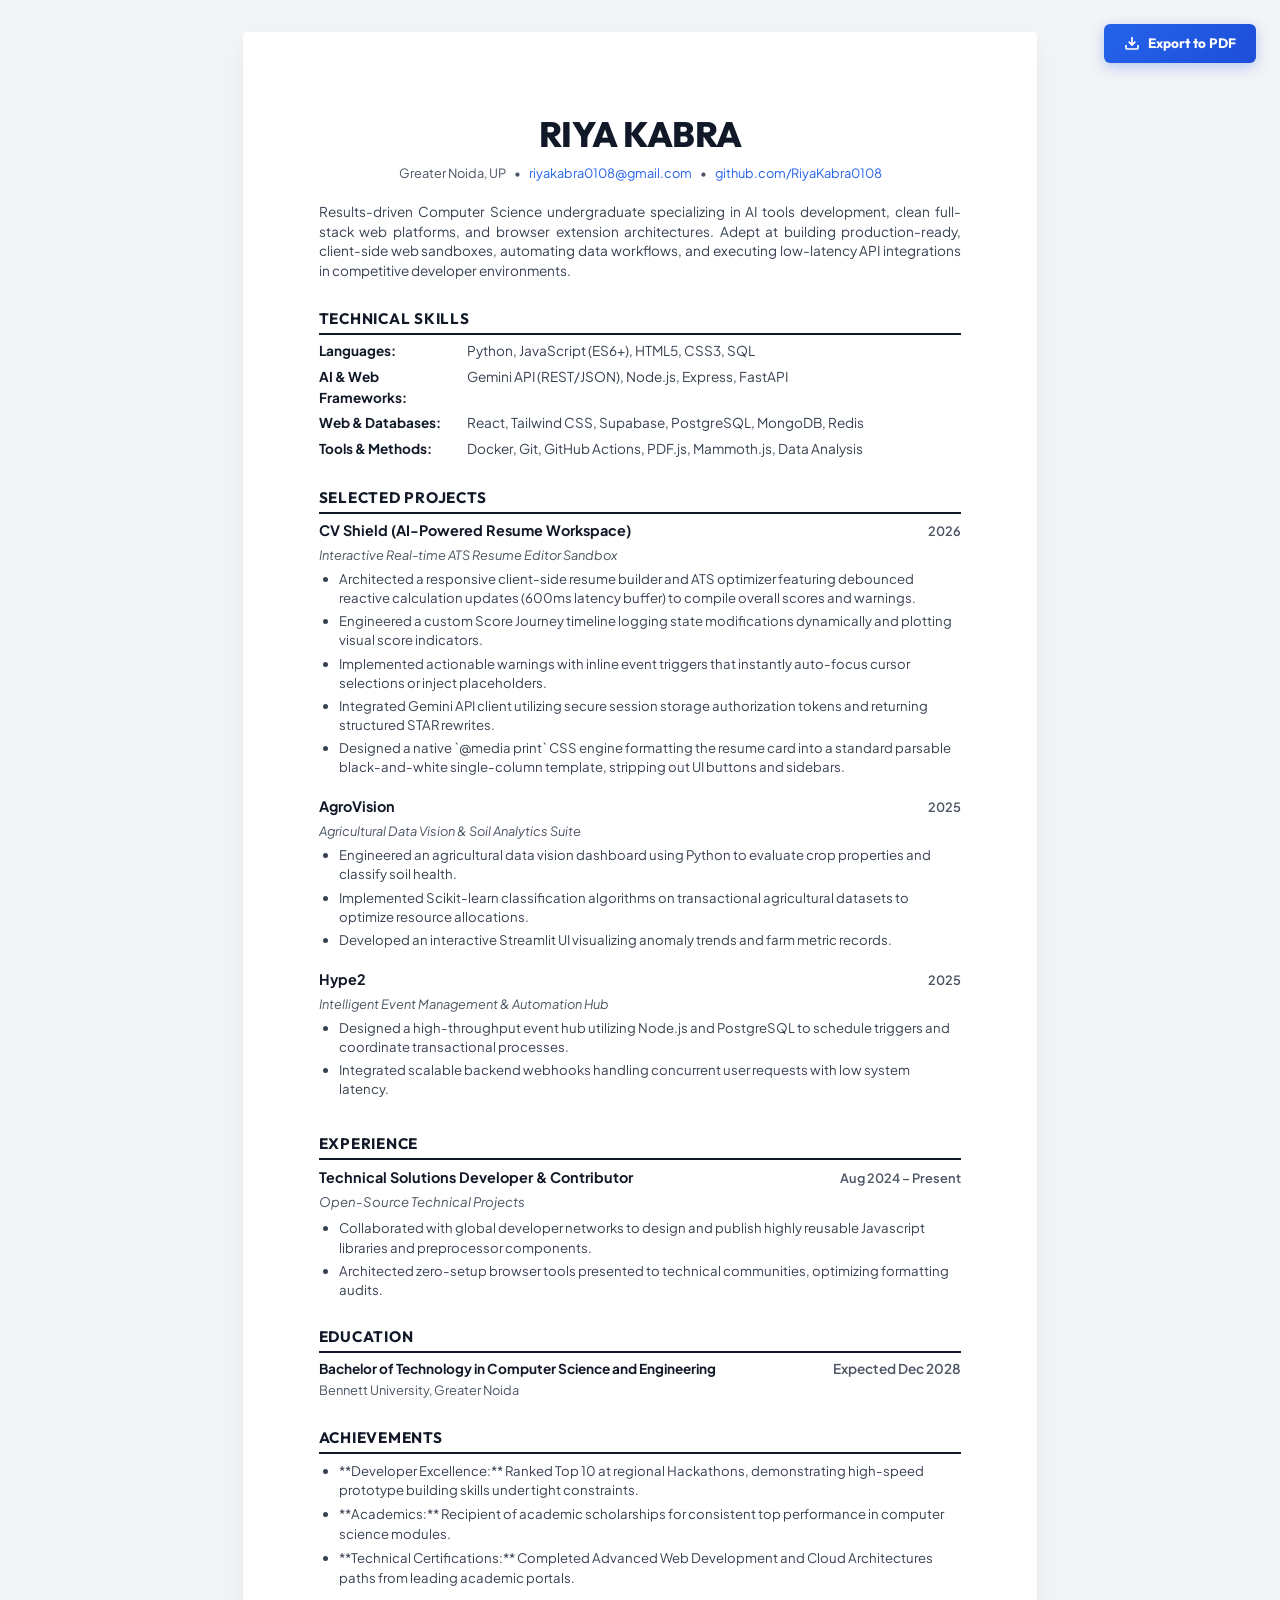
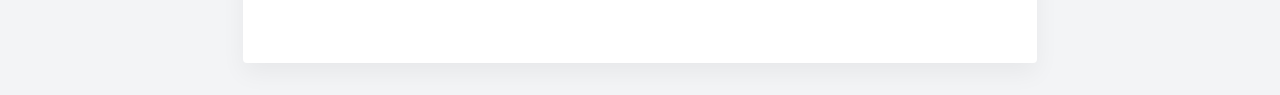
==== resume.html @ ac4575ac "Add: Riya Kabra professional HTML resume matching reference template" ====
<!DOCTYPE html>
<html lang="en">
<head>
  <meta charset="UTF-8">
  <meta name="viewport" content="width=device-width, initial-scale=1.0">
  <title>Riya Kabra - Professional Resume</title>
  <style>
    /* Premium Resume Typography & Fundamentals */
    @import url('https://fonts.googleapis.com/css2?family=Plus+Jakarta+Sans:wght@300;400;500;600;700;800&family=Outfit:wght@300;400;500;600;700;800&display=swap');

    * {
      margin: 0;
      padding: 0;
      box-sizing: border-box;
    }

    body {
      background-color: #f3f4f6;
      color: #111827;
      font-family: 'Plus Jakarta Sans', Arial, sans-serif;
      line-height: 1.5;
      padding: 2rem 1rem;
      display: flex;
      justify-content: center;
      align-items: center;
      min-height: 100vh;
    }

    /* Standard A4 Paper Container */
    .resume-container {
      background-color: #ffffff;
      width: 210mm;
      min-height: 297mm;
      padding: 20mm 20mm;
      box-shadow: 0 10px 25px rgba(0, 0, 0, 0.05);
      border-radius: 4px;
      position: relative;
      display: flex;
      flex-direction: column;
      gap: 1.2rem;
    }

    /* Print toolbar */
    .print-toolbar {
      position: fixed;
      top: 1.5rem;
      right: 1.5rem;
      z-index: 1000;
    }

    .btn-print {
      font-family: 'Outfit', sans-serif;
      font-weight: 700;
      background: linear-gradient(135deg, #2563eb, #1d4ed8);
      color: #ffffff;
      border: none;
      padding: 0.65rem 1.25rem;
      border-radius: 6px;
      cursor: pointer;
      box-shadow: 0 4px 14px rgba(37, 99, 235, 0.3);
      display: inline-flex;
      align-items: center;
      gap: 0.5rem;
      font-size: 0.85rem;
      transition: all 0.2s ease;
    }

    .btn-print:hover {
      transform: translateY(-1px);
      box-shadow: 0 6px 20px rgba(37, 99, 235, 0.4);
    }

    /* Resume Structure Styling */
    .header {
      text-align: center;
    }

    .name {
      font-family: 'Outfit', sans-serif;
      font-size: 2.2rem;
      font-weight: 800;
      letter-spacing: -0.5px;
      text-transform: uppercase;
      color: #111827;
      margin-bottom: 0.2rem;
    }

    .contact-info {
      font-size: 0.8rem;
      color: #4b5563;
      display: flex;
      justify-content: center;
      gap: 0.5rem;
      flex-wrap: wrap;
    }

    .contact-info a {
      color: #2563eb;
      text-decoration: none;
    }

    .contact-info a:hover {
      text-decoration: underline;
    }

    .summary {
      font-size: 0.85rem;
      color: #374151;
      text-align: justify;
      line-height: 1.45;
    }

    .section-header {
      font-family: 'Outfit', sans-serif;
      font-size: 0.95rem;
      font-weight: 700;
      text-transform: uppercase;
      letter-spacing: 0.75px;
      color: #111827;
      border-bottom: 2px solid #111827;
      padding-bottom: 2px;
      margin-top: 0.5rem;
    }

    .skills-grid {
      display: flex;
      flex-direction: column;
      gap: 0.35rem;
      font-size: 0.85rem;
    }

    .skills-row {
      display: flex;
      gap: 0.5rem;
    }

    .skills-label {
      font-weight: 700;
      color: #111827;
      width: 140px;
      flex-shrink: 0;
    }

    .skills-value {
      color: #374151;
    }

    .project-item {
      display: flex;
      flex-direction: column;
      gap: 0.25rem;
      margin-bottom: 0.5rem;
    }

    .project-header {
      display: flex;
      justify-content: space-between;
      align-items: baseline;
    }

    .project-title {
      font-size: 0.9rem;
      font-weight: 700;
      color: #111827;
    }

    .project-date {
      font-size: 0.8rem;
      font-weight: 600;
      color: #4b5563;
    }

    .project-subtitle {
      font-size: 0.8rem;
      font-style: italic;
      color: #4b5563;
    }

    .project-bullets {
      list-style-type: disc;
      margin-left: 1.25rem;
      font-size: 0.825rem;
      color: #374151;
      line-height: 1.45;
      display: flex;
      flex-direction: column;
      gap: 0.25rem;
    }

    .experience-item {
      display: flex;
      flex-direction: column;
      gap: 0.25rem;
    }

    .experience-header {
      display: flex;
      justify-content: space-between;
      align-items: baseline;
    }

    .experience-role {
      font-size: 0.9rem;
      font-weight: 700;
      color: #111827;
    }

    .experience-company {
      font-size: 0.825rem;
      font-style: italic;
      color: #4b5563;
      margin-bottom: 0.15rem;
    }

    .education-item {
      display: flex;
      justify-content: space-between;
      align-items: baseline;
      font-size: 0.85rem;
    }

    .education-title {
      font-weight: 700;
      color: #111827;
    }

    .education-date {
      font-weight: 600;
      color: #4b5563;
    }

    .achievements-list {
      list-style-type: disc;
      margin-left: 1.25rem;
      font-size: 0.825rem;
      color: #374151;
      display: flex;
      flex-direction: column;
      gap: 0.25rem;
    }

    /* ==========================================
       PRODUCTION-GRADE ATS PRINT EXPORT
       ========================================== */
    @media print {
      body {
        background-color: #ffffff !important;
        padding: 0 !important;
        margin: 0 !important;
      }

      .resume-container {
        width: 100% !important;
        min-height: 0 !important;
        box-shadow: none !important;
        padding: 0 !important;
        margin: 0 !important;
      }

      .print-toolbar {
        display: none !important;
      }

      @page {
        size: A4 portrait;
        margin: 15mm 15mm 15mm 15mm;
      }
    }
  </style>
</head>
<body>

  <!-- Printable PDF Action Toolbar -->
  <div class="print-toolbar">
    <button class="btn-print" onclick="window.print()">
      <svg viewBox="0 0 24 24" width="16" height="16" stroke="currentColor" stroke-width="2.5" fill="none">
        <path d="M21 15v4a2 2 0 0 1-2 2H5a2 2 0 0 1-2-2v-4M7 10l5 5 5-5M12 3v12"/>
      </svg>
      Export to PDF
    </button>
  </div>

  <!-- A4 Printable Card -->
  <div class="resume-container">
    
    <!-- Header Block -->
    <header class="header">
      <h1 class="name">Riya Kabra</h1>
      <div class="contact-info">
        <span>Greater Noida, UP</span>
        <span>•</span>
        <a href="mailto:riyakabra0108@gmail.com">riyakabra0108@gmail.com</a>
        <span>•</span>
        <a href="https://github.com/RiyaKabra0108" target="_blank">github.com/RiyaKabra0108</a>
      </div>
    </header>

    <!-- Professional Summary -->
    <p class="summary">
      Results-driven Computer Science undergraduate specializing in AI tools development, clean full-stack web platforms, and browser extension architectures. Adept at building production-ready, client-side web sandboxes, automating data workflows, and executing low-latency API integrations in competitive developer environments.
    </p>

    <!-- Technical Skills -->
    <section>
      <h2 class="section-header">Technical Skills</h2>
      <div class="skills-grid" style="margin-top: 0.4rem;">
        <div class="skills-row">
          <span class="skills-label">Languages:</span>
          <span class="skills-value">Python, JavaScript (ES6+), HTML5, CSS3, SQL</span>
        </div>
        <div class="skills-row">
          <span class="skills-label">AI & Web Frameworks:</span>
          <span class="skills-value">Gemini API (REST/JSON), Node.js, Express, FastAPI</span>
        </div>
        <div class="skills-row">
          <span class="skills-label">Web & Databases:</span>
          <span class="skills-value">React, Tailwind CSS, Supabase, PostgreSQL, MongoDB, Redis</span>
        </div>
        <div class="skills-row">
          <span class="skills-label">Tools & Methods:</span>
          <span class="skills-value">Docker, Git, GitHub Actions, PDF.js, Mammoth.js, Data Analysis</span>
        </div>
      </div>
    </section>

    <!-- Selected Projects -->
    <section>
      <h2 class="section-header">Selected Projects</h2>
      <div style="margin-top: 0.4rem; display: flex; flex-direction: column; gap: 0.75rem;">
        
        <!-- CV Shield -->
        <div class="project-item">
          <div class="project-header">
            <span class="project-title">CV Shield (AI-Powered Resume Workspace)</span>
            <span class="project-date">2026</span>
          </div>
          <span class="project-subtitle">Interactive Real-time ATS Resume Editor Sandbox</span>
          <ul class="project-bullets">
            <li>Architected a responsive client-side resume builder and ATS optimizer featuring debounced reactive calculation updates (600ms latency buffer) to compile overall scores and warnings.</li>
            <li>Engineered a custom Score Journey timeline logging state modifications dynamically and plotting visual score indicators.</li>
            <li>Implemented actionable warnings with inline event triggers that instantly auto-focus cursor selections or inject placeholders.</li>
            <li>Integrated Gemini API client utilizing secure session storage authorization tokens and returning structured STAR rewrites.</li>
            <li>Designed a native `@media print` CSS engine formatting the resume card into a standard parsable black-and-white single-column template, stripping out UI buttons and sidebars.</li>
          </ul>
        </div>

        <!-- AgroVision -->
        <div class="project-item">
          <div class="project-header">
            <span class="project-title">AgroVision</span>
            <span class="project-date">2025</span>
          </div>
          <span class="project-subtitle">Agricultural Data Vision & Soil Analytics Suite</span>
          <ul class="project-bullets">
            <li>Engineered an agricultural data vision dashboard using Python to evaluate crop properties and classify soil health.</li>
            <li>Implemented Scikit-learn classification algorithms on transactional agricultural datasets to optimize resource allocations.</li>
            <li>Developed an interactive Streamlit UI visualizing anomaly trends and farm metric records.</li>
          </ul>
        </div>

        <!-- Hype2 -->
        <div class="project-item">
          <div class="project-header">
            <span class="project-title">Hype2</span>
            <span class="project-date">2025</span>
          </div>
          <span class="project-subtitle">Intelligent Event Management & Automation Hub</span>
          <ul class="project-bullets">
            <li>Designed a high-throughput event hub utilizing Node.js and PostgreSQL to schedule triggers and coordinate transactional processes.</li>
            <li>Integrated scalable backend webhooks handling concurrent user requests with low system latency.</li>
          </ul>
        </div>

      </div>
    </section>

    <!-- Experience -->
    <section>
      <h2 class="section-header">Experience</h2>
      <div style="margin-top: 0.4rem; display: flex; flex-direction: column; gap: 0.5rem;">
        <div class="experience-item">
          <div class="experience-header">
            <span class="experience-role">Technical Solutions Developer & Contributor</span>
            <span class="project-date">Aug 2024 – Present</span>
          </div>
          <span class="experience-company">Open-Source Technical Projects</span>
          <ul class="project-bullets">
            <li>Collaborated with global developer networks to design and publish highly reusable Javascript libraries and preprocessor components.</li>
            <li>Architected zero-setup browser tools presented to technical communities, optimizing formatting audits.</li>
          </ul>
        </div>
      </div>
    </section>

    <!-- Education -->
    <section>
      <h2 class="section-header">Education</h2>
      <div class="education-item" style="margin-top: 0.4rem;">
        <div>
          <span class="education-title">Bachelor of Technology in Computer Science and Engineering</span><br>
          <span style="font-size: 0.8rem; color: #4b5563;">Bennett University, Greater Noida</span>
        </div>
        <span class="education-date">Expected Dec 2028</span>
      </div>
    </section>

    <!-- Achievements -->
    <section>
      <h2 class="section-header">Achievements</h2>
      <ul class="achievements-list" style="margin-top: 0.4rem;">
        <li>**Developer Excellence:** Ranked Top 10 at regional Hackathons, demonstrating high-speed prototype building skills under tight constraints.</li>
        <li>**Academics:** Recipient of academic scholarships for consistent top performance in computer science modules.</li>
        <li>**Technical Certifications:** Completed Advanced Web Development and Cloud Architectures paths from leading academic portals.</li>
      </ul>
    </section>

  </div>

</body>
</html>
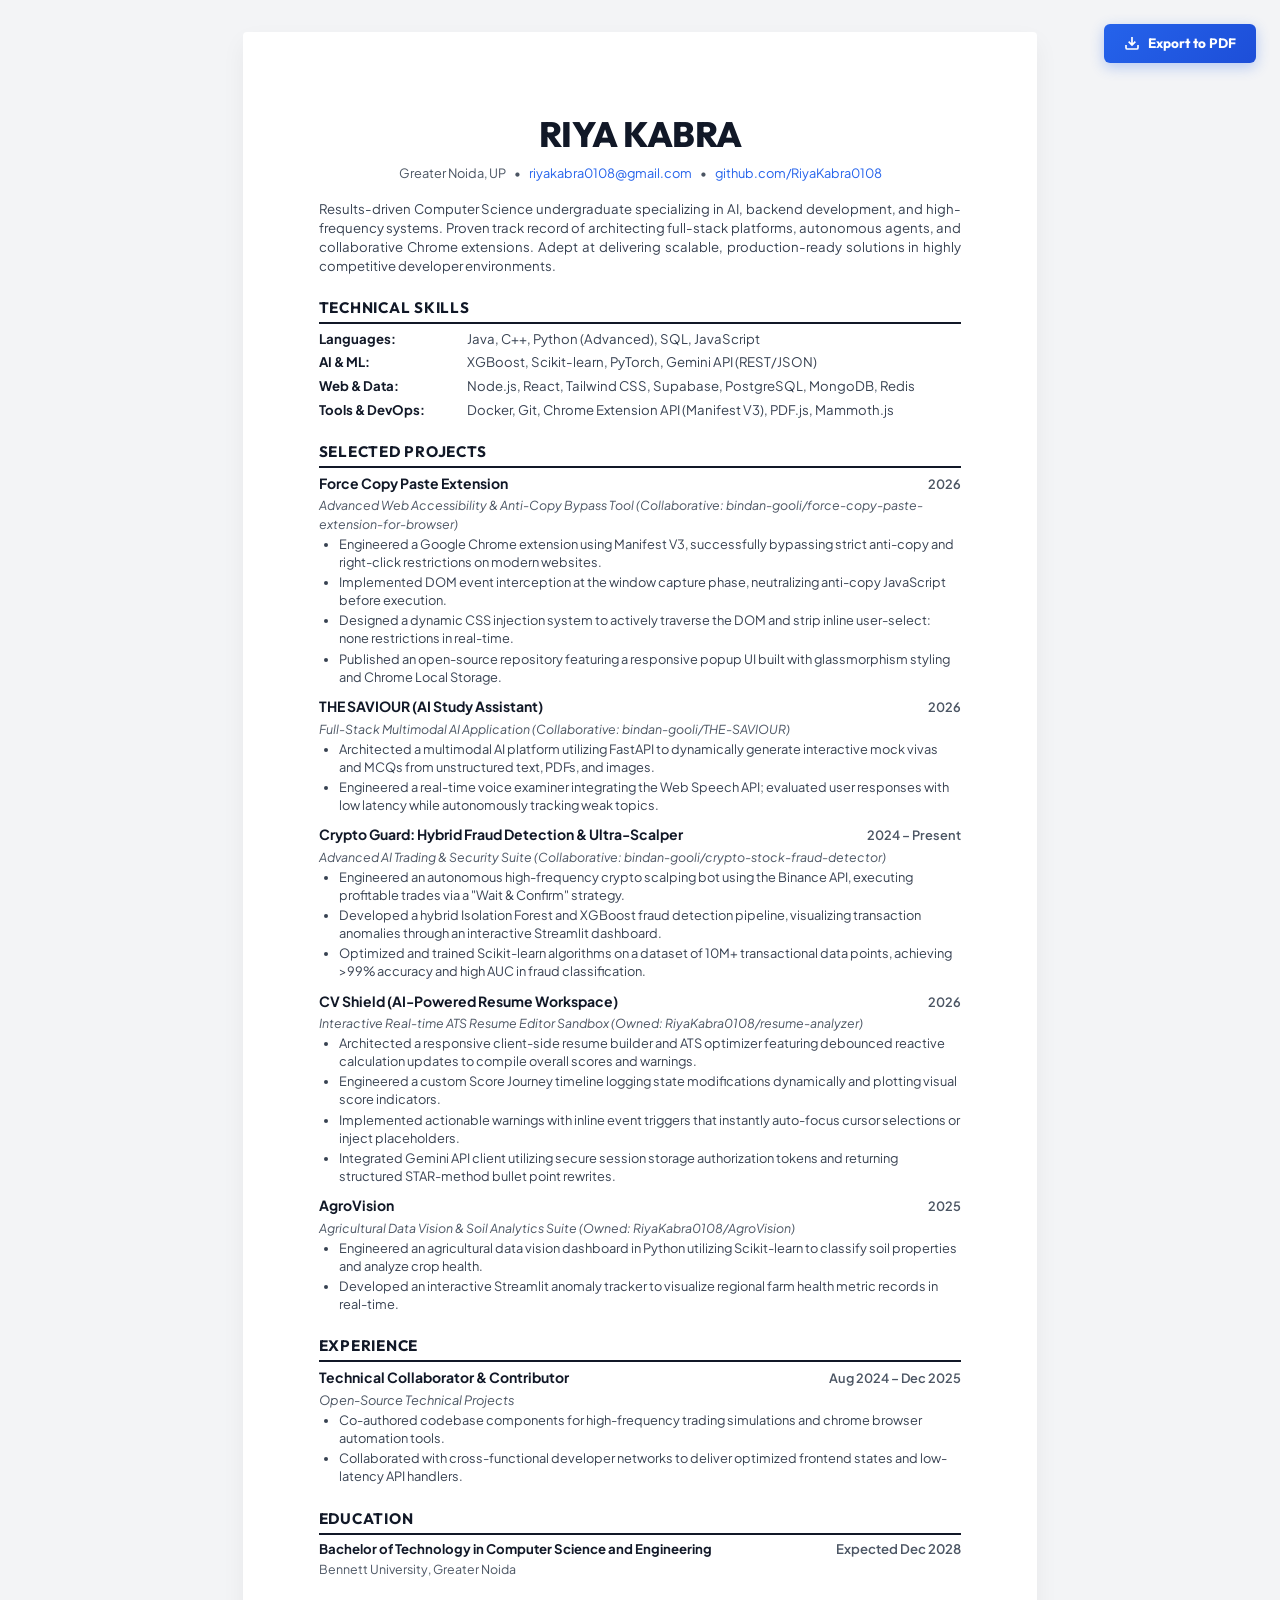
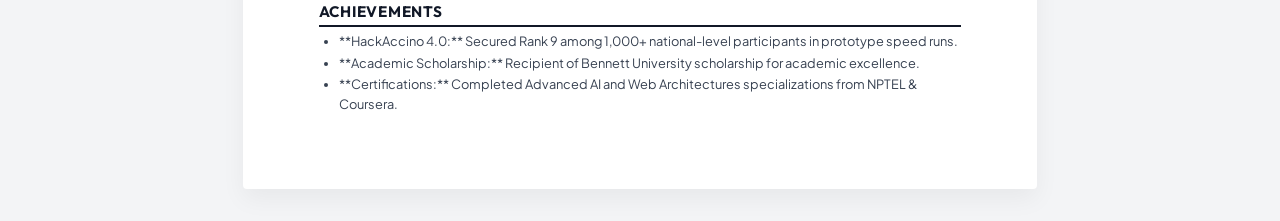
==== commit 1eb3b0c2: "Update: Complete professional resume compiling owned and collaborative GitHub projects" ====
--- a/resume.html
+++ b/resume.html
@@ -37,7 +37,7 @@
       position: relative;
       display: flex;
       flex-direction: column;
-      gap: 1.2rem;
+      gap: 1rem;
     }
 
     /* Print toolbar */
@@ -104,7 +104,7 @@
     }
 
     .summary {
-      font-size: 0.85rem;
+      font-size: 0.825rem;
       color: #374151;
       text-align: justify;
       line-height: 1.45;
@@ -119,14 +119,14 @@
       color: #111827;
       border-bottom: 2px solid #111827;
       padding-bottom: 2px;
-      margin-top: 0.5rem;
+      margin-top: 0.35rem;
     }
 
     .skills-grid {
       display: flex;
       flex-direction: column;
-      gap: 0.35rem;
-      font-size: 0.85rem;
+      gap: 0.25rem;
+      font-size: 0.825rem;
     }
 
     .skills-row {
@@ -148,8 +148,7 @@
     .project-item {
       display: flex;
       flex-direction: column;
-      gap: 0.25rem;
-      margin-bottom: 0.5rem;
+      gap: 0.15rem;
     }
 
     .project-header {
@@ -159,7 +158,7 @@
     }
 
     .project-title {
-      font-size: 0.9rem;
+      font-size: 0.875rem;
       font-weight: 700;
       color: #111827;
     }
@@ -171,52 +170,51 @@
     }
 
     .project-subtitle {
+      font-size: 0.775rem;
+      font-style: italic;
+      color: #4b5563;
+    }
+
+    .project-bullets {
+      list-style-type: disc;
+      margin-left: 1.25rem;
+      font-size: 0.8rem;
+      color: #374151;
+      line-height: 1.4;
+      display: flex;
+      flex-direction: column;
+      gap: 0.15rem;
+    }
+
+    .experience-item {
+      display: flex;
+      flex-direction: column;
+      gap: 0.15rem;
+    }
+
+    .experience-header {
+      display: flex;
+      justify-content: space-between;
+      align-items: baseline;
+    }
+
+    .experience-role {
+      font-size: 0.875rem;
+      font-weight: 700;
+      color: #111827;
+    }
+
+    .experience-company {
       font-size: 0.8rem;
       font-style: italic;
       color: #4b5563;
     }
 
-    .project-bullets {
-      list-style-type: disc;
-      margin-left: 1.25rem;
-      font-size: 0.825rem;
-      color: #374151;
-      line-height: 1.45;
-      display: flex;
-      flex-direction: column;
-      gap: 0.25rem;
-    }
-
-    .experience-item {
-      display: flex;
-      flex-direction: column;
-      gap: 0.25rem;
-    }
-
-    .experience-header {
+    .education-item {
       display: flex;
       justify-content: space-between;
       align-items: baseline;
-    }
-
-    .experience-role {
-      font-size: 0.9rem;
-      font-weight: 700;
-      color: #111827;
-    }
-
-    .experience-company {
       font-size: 0.825rem;
-      font-style: italic;
-      color: #4b5563;
-      margin-bottom: 0.15rem;
-    }
-
-    .education-item {
-      display: flex;
-      justify-content: space-between;
-      align-items: baseline;
-      font-size: 0.85rem;
     }
 
     .education-title {
@@ -232,11 +230,11 @@
     .achievements-list {
       list-style-type: disc;
       margin-left: 1.25rem;
-      font-size: 0.825rem;
+      font-size: 0.8rem;
       color: #374151;
       display: flex;
       flex-direction: column;
-      gap: 0.25rem;
+      gap: 0.15rem;
     }
 
     /* ==========================================
@@ -263,7 +261,7 @@
 
       @page {
         size: A4 portrait;
-        margin: 15mm 15mm 15mm 15mm;
+        margin: 12mm 15mm 12mm 15mm;
       }
     }
   </style>
@@ -297,28 +295,28 @@
 
     <!-- Professional Summary -->
     <p class="summary">
-      Results-driven Computer Science undergraduate specializing in AI tools development, clean full-stack web platforms, and browser extension architectures. Adept at building production-ready, client-side web sandboxes, automating data workflows, and executing low-latency API integrations in competitive developer environments.
+      Results-driven Computer Science undergraduate specializing in AI, backend development, and high-frequency systems. Proven track record of architecting full-stack platforms, autonomous agents, and collaborative Chrome extensions. Adept at delivering scalable, production-ready solutions in highly competitive developer environments.
     </p>
 
     <!-- Technical Skills -->
     <section>
       <h2 class="section-header">Technical Skills</h2>
-      <div class="skills-grid" style="margin-top: 0.4rem;">
+      <div class="skills-grid" style="margin-top: 0.3rem;">
         <div class="skills-row">
           <span class="skills-label">Languages:</span>
-          <span class="skills-value">Python, JavaScript (ES6+), HTML5, CSS3, SQL</span>
+          <span class="skills-value">Java, C++, Python (Advanced), SQL, JavaScript</span>
         </div>
         <div class="skills-row">
-          <span class="skills-label">AI & Web Frameworks:</span>
-          <span class="skills-value">Gemini API (REST/JSON), Node.js, Express, FastAPI</span>
+          <span class="skills-label">AI & ML:</span>
+          <span class="skills-value">XGBoost, Scikit-learn, PyTorch, Gemini API (REST/JSON)</span>
         </div>
         <div class="skills-row">
-          <span class="skills-label">Web & Databases:</span>
-          <span class="skills-value">React, Tailwind CSS, Supabase, PostgreSQL, MongoDB, Redis</span>
+          <span class="skills-label">Web & Data:</span>
+          <span class="skills-value">Node.js, React, Tailwind CSS, Supabase, PostgreSQL, MongoDB, Redis</span>
         </div>
         <div class="skills-row">
-          <span class="skills-label">Tools & Methods:</span>
-          <span class="skills-value">Docker, Git, GitHub Actions, PDF.js, Mammoth.js, Data Analysis</span>
+          <span class="skills-label">Tools & DevOps:</span>
+          <span class="skills-value">Docker, Git, Chrome Extension API (Manifest V3), PDF.js, Mammoth.js</span>
         </div>
       </div>
     </section>
@@ -326,21 +324,62 @@
     <!-- Selected Projects -->
     <section>
       <h2 class="section-header">Selected Projects</h2>
-      <div style="margin-top: 0.4rem; display: flex; flex-direction: column; gap: 0.75rem;">
+      <div style="margin-top: 0.3rem; display: flex; flex-direction: column; gap: 0.6rem;">
         
+        <!-- Force Copy Paste Extension -->
+        <div class="project-item">
+          <div class="project-header">
+            <span class="project-title">Force Copy Paste Extension</span>
+            <span class="project-date">2026</span>
+          </div>
+          <span class="project-subtitle">Advanced Web Accessibility & Anti-Copy Bypass Tool (Collaborative: bindan-gooli/force-copy-paste-extension-for-browser)</span>
+          <ul class="project-bullets">
+            <li>Engineered a Google Chrome extension using Manifest V3, successfully bypassing strict anti-copy and right-click restrictions on modern websites.</li>
+            <li>Implemented DOM event interception at the window capture phase, neutralizing anti-copy JavaScript before execution.</li>
+            <li>Designed a dynamic CSS injection system to actively traverse the DOM and strip inline user-select: none restrictions in real-time.</li>
+            <li>Published an open-source repository featuring a responsive popup UI built with glassmorphism styling and Chrome Local Storage.</li>
+          </ul>
+        </div>
+
+        <!-- THE SAVIOUR -->
+        <div class="project-item">
+          <div class="project-header">
+            <span class="project-title">THE SAVIOUR (AI Study Assistant)</span>
+            <span class="project-date">2026</span>
+          </div>
+          <span class="project-subtitle">Full-Stack Multimodal AI Application (Collaborative: bindan-gooli/THE-SAVIOUR)</span>
+          <ul class="project-bullets">
+            <li>Architected a multimodal AI platform utilizing FastAPI to dynamically generate interactive mock vivas and MCQs from unstructured text, PDFs, and images.</li>
+            <li>Engineered a real-time voice examiner integrating the Web Speech API; evaluated user responses with low latency while autonomously tracking weak topics.</li>
+          </ul>
+        </div>
+
+        <!-- Crypto Guard -->
+        <div class="project-item">
+          <div class="project-header">
+            <span class="project-title">Crypto Guard: Hybrid Fraud Detection & Ultra-Scalper</span>
+            <span class="project-date">2024 – Present</span>
+          </div>
+          <span class="project-subtitle">Advanced AI Trading & Security Suite (Collaborative: bindan-gooli/crypto-stock-fraud-detector)</span>
+          <ul class="project-bullets">
+            <li>Engineered an autonomous high-frequency crypto scalping bot using the Binance API, executing profitable trades via a "Wait & Confirm" strategy.</li>
+            <li>Developed a hybrid Isolation Forest and XGBoost fraud detection pipeline, visualizing transaction anomalies through an interactive Streamlit dashboard.</li>
+            <li>Optimized and trained Scikit-learn algorithms on a dataset of 10M+ transactional data points, achieving >99% accuracy and high AUC in fraud classification.</li>
+          </ul>
+        </div>
+
         <!-- CV Shield -->
         <div class="project-item">
           <div class="project-header">
             <span class="project-title">CV Shield (AI-Powered Resume Workspace)</span>
             <span class="project-date">2026</span>
           </div>
-          <span class="project-subtitle">Interactive Real-time ATS Resume Editor Sandbox</span>
-          <ul class="project-bullets">
-            <li>Architected a responsive client-side resume builder and ATS optimizer featuring debounced reactive calculation updates (600ms latency buffer) to compile overall scores and warnings.</li>
+          <span class="project-subtitle">Interactive Real-time ATS Resume Editor Sandbox (Owned: RiyaKabra0108/resume-analyzer)</span>
+          <ul class="project-bullets">
+            <li>Architected a responsive client-side resume builder and ATS optimizer featuring debounced reactive calculation updates to compile overall scores and warnings.</li>
             <li>Engineered a custom Score Journey timeline logging state modifications dynamically and plotting visual score indicators.</li>
             <li>Implemented actionable warnings with inline event triggers that instantly auto-focus cursor selections or inject placeholders.</li>
-            <li>Integrated Gemini API client utilizing secure session storage authorization tokens and returning structured STAR rewrites.</li>
-            <li>Designed a native `@media print` CSS engine formatting the resume card into a standard parsable black-and-white single-column template, stripping out UI buttons and sidebars.</li>
+            <li>Integrated Gemini API client utilizing secure session storage authorization tokens and returning structured STAR-method bullet point rewrites.</li>
           </ul>
         </div>
 
@@ -350,24 +389,10 @@
             <span class="project-title">AgroVision</span>
             <span class="project-date">2025</span>
           </div>
-          <span class="project-subtitle">Agricultural Data Vision & Soil Analytics Suite</span>
-          <ul class="project-bullets">
-            <li>Engineered an agricultural data vision dashboard using Python to evaluate crop properties and classify soil health.</li>
-            <li>Implemented Scikit-learn classification algorithms on transactional agricultural datasets to optimize resource allocations.</li>
-            <li>Developed an interactive Streamlit UI visualizing anomaly trends and farm metric records.</li>
-          </ul>
-        </div>
-
-        <!-- Hype2 -->
-        <div class="project-item">
-          <div class="project-header">
-            <span class="project-title">Hype2</span>
-            <span class="project-date">2025</span>
-          </div>
-          <span class="project-subtitle">Intelligent Event Management & Automation Hub</span>
-          <ul class="project-bullets">
-            <li>Designed a high-throughput event hub utilizing Node.js and PostgreSQL to schedule triggers and coordinate transactional processes.</li>
-            <li>Integrated scalable backend webhooks handling concurrent user requests with low system latency.</li>
+          <span class="project-subtitle">Agricultural Data Vision & Soil Analytics Suite (Owned: RiyaKabra0108/AgroVision)</span>
+          <ul class="project-bullets">
+            <li>Engineered an agricultural data vision dashboard in Python utilizing Scikit-learn to classify soil properties and analyze crop health.</li>
+            <li>Developed an interactive Streamlit anomaly tracker to visualize regional farm health metric records in real-time.</li>
           </ul>
         </div>
 
@@ -377,16 +402,16 @@
     <!-- Experience -->
     <section>
       <h2 class="section-header">Experience</h2>
-      <div style="margin-top: 0.4rem; display: flex; flex-direction: column; gap: 0.5rem;">
+      <div style="margin-top: 0.3rem; display: flex; flex-direction: column; gap: 0.4rem;">
         <div class="experience-item">
           <div class="experience-header">
-            <span class="experience-role">Technical Solutions Developer & Contributor</span>
-            <span class="project-date">Aug 2024 – Present</span>
+            <span class="experience-role">Technical Collaborator & Contributor</span>
+            <span class="project-date">Aug 2024 – Dec 2025</span>
           </div>
           <span class="experience-company">Open-Source Technical Projects</span>
           <ul class="project-bullets">
-            <li>Collaborated with global developer networks to design and publish highly reusable Javascript libraries and preprocessor components.</li>
-            <li>Architected zero-setup browser tools presented to technical communities, optimizing formatting audits.</li>
+            <li>Co-authored codebase components for high-frequency trading simulations and chrome browser automation tools.</li>
+            <li>Collaborated with cross-functional developer networks to deliver optimized frontend states and low-latency API handlers.</li>
           </ul>
         </div>
       </div>
@@ -395,10 +420,10 @@
     <!-- Education -->
     <section>
       <h2 class="section-header">Education</h2>
-      <div class="education-item" style="margin-top: 0.4rem;">
+      <div class="education-item" style="margin-top: 0.3rem;">
         <div>
           <span class="education-title">Bachelor of Technology in Computer Science and Engineering</span><br>
-          <span style="font-size: 0.8rem; color: #4b5563;">Bennett University, Greater Noida</span>
+          <span style="font-size: 0.775rem; color: #4b5563;">Bennett University, Greater Noida</span>
         </div>
         <span class="education-date">Expected Dec 2028</span>
       </div>
@@ -407,10 +432,10 @@
     <!-- Achievements -->
     <section>
       <h2 class="section-header">Achievements</h2>
-      <ul class="achievements-list" style="margin-top: 0.4rem;">
-        <li>**Developer Excellence:** Ranked Top 10 at regional Hackathons, demonstrating high-speed prototype building skills under tight constraints.</li>
-        <li>**Academics:** Recipient of academic scholarships for consistent top performance in computer science modules.</li>
-        <li>**Technical Certifications:** Completed Advanced Web Development and Cloud Architectures paths from leading academic portals.</li>
+      <ul class="achievements-list" style="margin-top: 0.3rem;">
+        <li>**HackAccino 4.0:** Secured Rank 9 among 1,000+ national-level participants in prototype speed runs.</li>
+        <li>**Academic Scholarship:** Recipient of Bennett University scholarship for academic excellence.</li>
+        <li>**Certifications:** Completed Advanced AI and Web Architectures specializations from NPTEL & Coursera.</li>
       </ul>
     </section>
 
